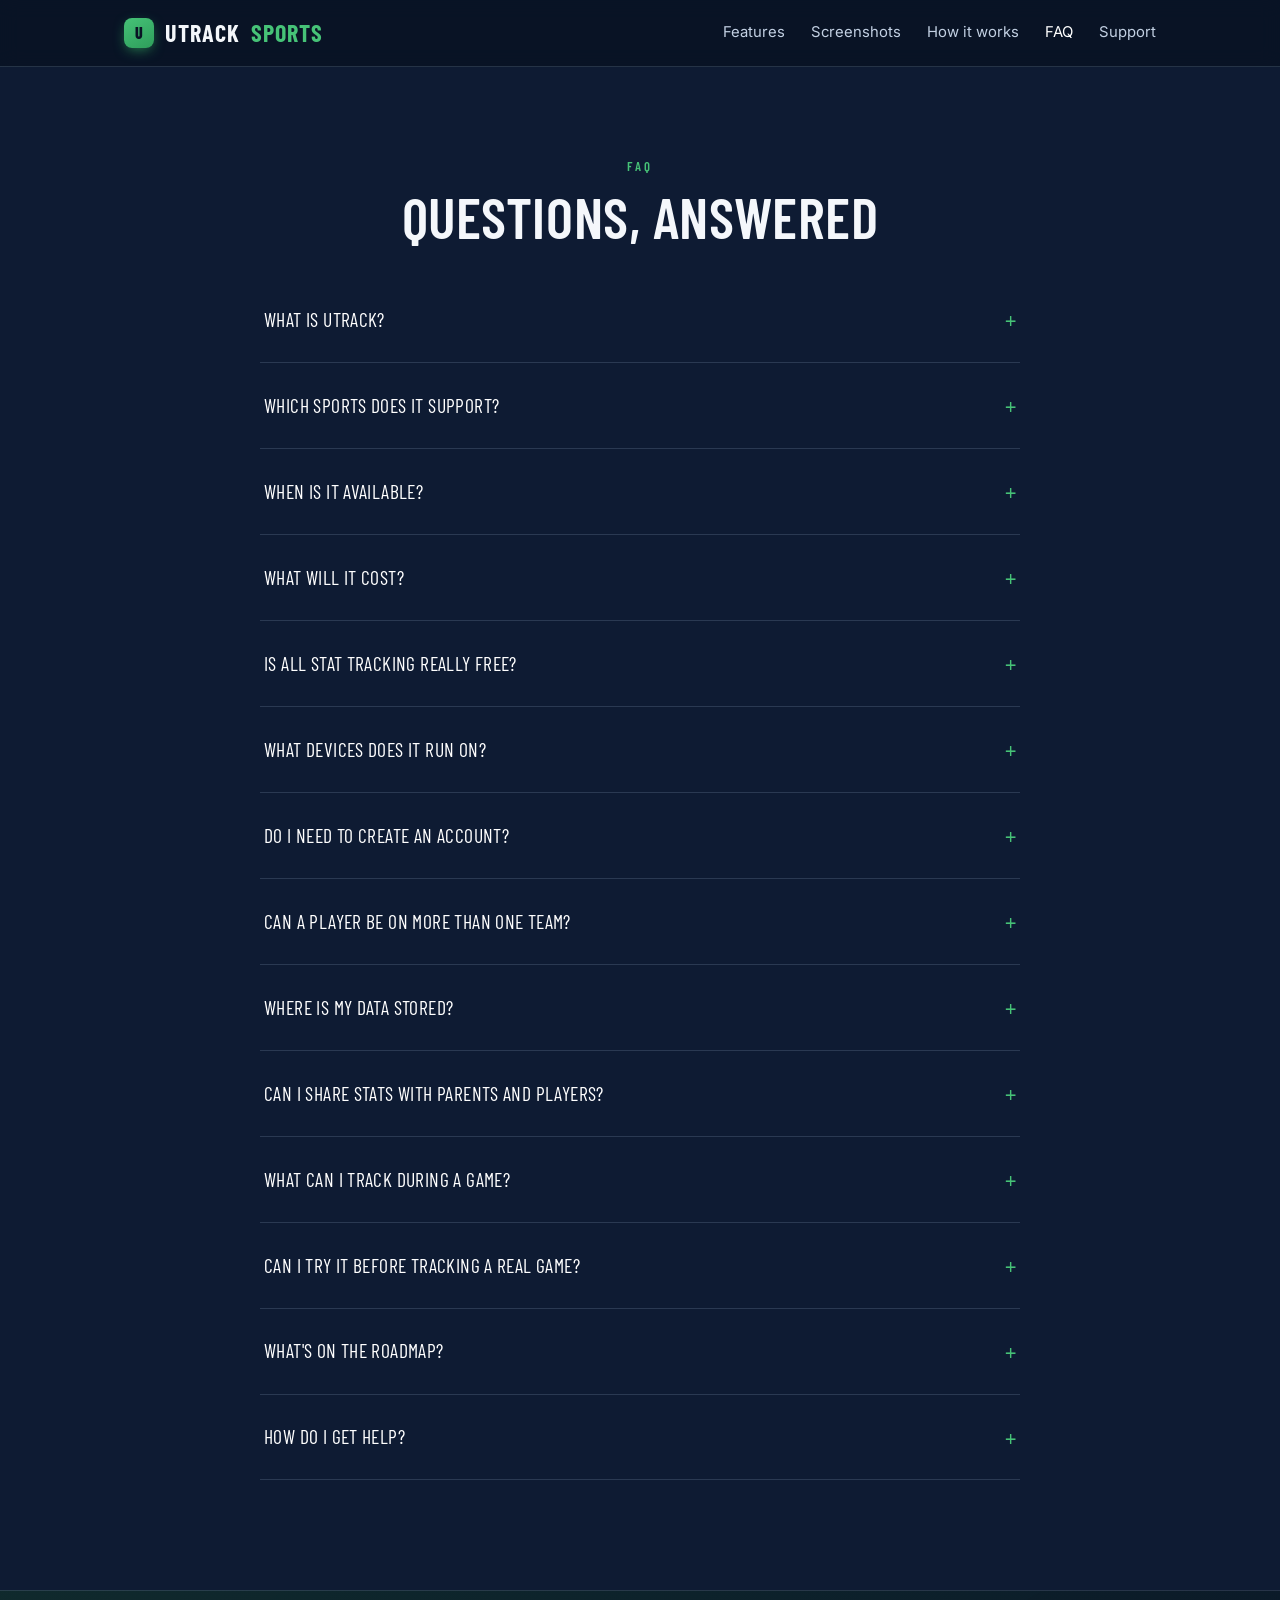
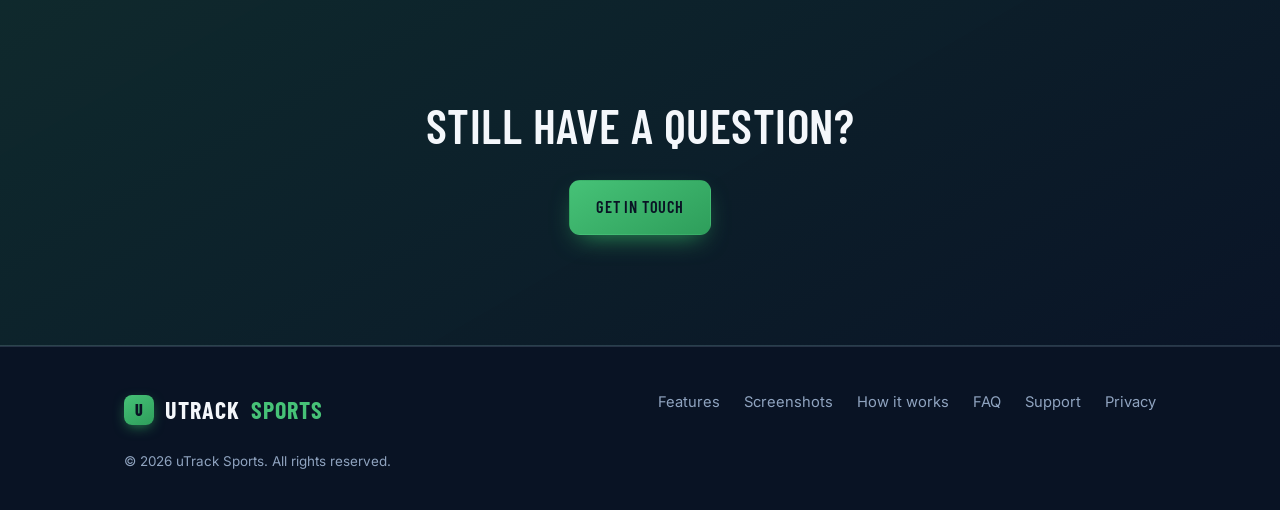
==== faq.html @ 55a1fbe5 "FAQ: update pricing answer with real prices, add stat-tracking-is-free entry, clarify sharing is pre" ====
<!DOCTYPE html>
<html lang="en">
<head>
<meta charset="UTF-8">
<meta name="viewport" content="width=device-width,initial-scale=1">
<title>FAQ — uTrack Sports</title>
<meta name="description" content="Common questions about uTrack: pricing, platforms, data and privacy, sharing, and what's coming.">
<link rel="preconnect" href="https://fonts.googleapis.com">
<link rel="preconnect" href="https://fonts.gstatic.com" crossorigin>
<link href="https://fonts.googleapis.com/css2?family=Barlow+Condensed:wght@500;600;700&family=Inter:wght@400;500;600&display=swap" rel="stylesheet">
<link rel="stylesheet" href="styles.css">
</head>
<body>
<header class="site-header">
  <div class="wrap nav">
    <a href="index.html" class="brand"><span class="mark">u</span>uTrack<span class="tag">Sports</span></a>
    <button class="nav-toggle" aria-label="Menu" onclick="document.getElementById('nav').classList.toggle('open')">&#9776;</button>
    <nav class="nav-links" id="nav">
      <a href="features.html">Features</a>
      <a href="screenshots.html">Screenshots</a>
      <a href="how-to.html">How it works</a>
      <a href="faq.html" class="active">FAQ</a>
      <a href="support.html">Support</a>
    </nav>
  </div>
</header>

<div class="page-head">
  <div class="wrap center">
    <span class="eyebrow">FAQ</span>
    <h1>Questions, answered</h1>
  </div>
</div>

<section style="padding-top:24px">
  <div class="wrap">
    <div class="faq">
      <details class="qa">
        <summary>What is uTrack?</summary>
        <div class="a">uTrack is a mobile app for tracking youth sports games &mdash; currently soccer and basketball. You log plays live from the sideline on a live game view, and the app turns that into game statistics, box scores, reports, and a play-by-play feed you can share.</div>
      </details>
      <details class="qa">
        <summary>Which sports does it support?</summary>
        <div class="a">Soccer and basketball. Both are fully supported &mdash; live tracking, box scores, game reports, and season reports. The live game screen and stat set are tailored to each sport.</div>
      </details>
      <details class="qa">
        <summary>When is it available?</summary>
        <div class="a">uTrack is in testing now and headed to the Apple App Store. This site is where you'll find details as launch gets closer.</div>
      </details>
      <details class="qa">
        <summary>What will it cost?</summary>
        <div class="a">uTrack is free to download and free to use &mdash; all stat tracking and game report viewing is free, forever. Premium is an optional subscription for coaches who want the shot chart (basketball), full advanced box scores, season-long reports, and the ability to share polished reports with parents and players. Two options: $9.99 per year (best value) or $5.99 per 6-month season. Subscriptions are managed through your Apple ID or Google Play account.</div>
      </details>
      <details class="qa">
        <summary>Is all stat tracking really free?</summary>
        <div class="a">Yes. Every stat, every substitution, every game &mdash; tracked free, forever. uTrack never locks you out of logging a game or viewing your game reports. Premium adds the shot chart (basketball), advanced box score columns, season-long reports, and sharing. But if you just want to keep a complete game book from the sideline, that&rsquo;s always free.</div>
      </details>
      <details class="qa">
        <summary>What devices does it run on?</summary>
        <div class="a">uTrack is built for iPhone and iPad. The live game screen runs in landscape so you get the full field or court while you track. Android is coming soon.</div>
      </details>
      <details class="qa">
        <summary>Do I need to create an account?</summary>
        <div class="a">No. There's no sign-up wall &mdash; install the app and start setting up your team. Your data lives on your device.</div>
      </details>
      <details class="qa">
        <summary>Can a player be on more than one team?</summary>
        <div class="a">Yes. You add each player once to your master player list, then assign them to any team's roster from that list &mdash; so the same player can be on more than one team without re-entering their details.</div>
      </details>
      <details class="qa">
        <summary>Where is my data stored?</summary>
        <div class="a">Your team data &mdash; teams, players, games, and stats &mdash; is stored locally on your device. uTrack doesn't require a server account to keep your stats. See our <a href="privacy.html" style="color:var(--pitch-lt)">Privacy Policy</a> for the full details.</div>
      </details>
      <details class="qa">
        <summary>Can I share stats with parents and players?</summary>
        <div class="a">Sharing and export is a premium feature. With premium, you can share any report &mdash; game stats, box score, play-by-play, season totals &mdash; as PDF, HTML, CSV, or Excel, using your phone&rsquo;s normal sharing (email, messages, wherever your team lives). Free users can view all their game reports in the app.</div>
      </details>
      <details class="qa">
        <summary>What can I track during a game?</summary>
        <div class="a">It depends on the sport. For soccer: goals, assists, shots, shots on goal, saves, fouls, corners, cards, and more &mdash; 21 trackable stats in total, including full goalkeeper stats. For basketball: points, rebounds, assists, steals, blocks, turnovers, fouls, and shooting splits, plus a shot chart that maps where every shot came from. Both sports track substitutions, minutes played, and plus/minus for every player automatically.</div>
      </details>
      <details class="qa">
        <summary>Can I try it before tracking a real game?</summary>
        <div class="a">Yes. Every install includes a finished demo game &mdash; one for each sport &mdash; so you can explore the live screen, stats, and reports with real data before your first real game.</div>
      </details>
      <details class="qa">
        <summary>What's on the roadmap?</summary>
        <div class="a">Two things coming after launch. First, <strong>Live Game Viewing</strong> &mdash; a web page that updates in real time as you track, so parents and family who can't make the game can follow every play and stat as it happens, on any device, no app needed. Second, <strong>more sports</strong> &mdash; soccer and basketball are just the start, with additional sports planned, each with their own tailored stat set.</div>
      </details>
      <details class="qa">
        <summary>How do I get help?</summary>
        <div class="a">Head to our <a href="support.html" style="color:var(--pitch-lt)">Support page</a> or email <a href="mailto:support@utracksports.com" style="color:var(--pitch-lt)">support@utracksports.com</a>.</div>
      </details>
    </div>
  </div>
</section>

<section class="cta-band">
  <div class="wrap">
    <h2>Still have a question?</h2>
    <div class="btn-row" style="justify-content:center">
      <a class="btn btn-primary" href="support.html">Get in touch</a>
    </div>
  </div>
</section>

<footer class="site-footer">
  <div class="wrap">
    <div class="foot-grid">
      <a href="index.html" class="brand"><span class="mark">u</span>uTrack<span class="tag">Sports</span></a>
      <div class="foot-links">
        <a href="features.html">Features</a>
        <a href="screenshots.html">Screenshots</a>
        <a href="how-to.html">How it works</a>
        <a href="faq.html">FAQ</a>
        <a href="support.html">Support</a>
        <a href="privacy.html">Privacy</a>
      </div>
    </div>
    <p class="foot-note">&copy; <span id="yr"></span> uTrack Sports. All rights reserved.</p>
  </div>
</footer>
<script>document.getElementById('yr').textContent=new Date().getFullYear();</script>
</body>
</html>
---- styles.css ----
/* ===========================================================
   uTrack Sports — site styles
   Palette:
     --navy      #0E1B33  (brand core, matches the app)
     --navy-deep #091324
     --pitch     #2E9E5B  (pitch green accent)
     --pitch-lt  #46C277
     --chalk     #F4F7FB  (off-white, "chalk line" light)
     --slate     #8FA3BF  (muted text)
     --gold      #E9B949  (sparing highlight, premium)
   =========================================================== */

:root{
  --navy:#0E1B33;
  --navy-deep:#091324;
  --navy-soft:#16294a;
  --pitch:#2E9E5B;
  --pitch-lt:#46C277;
  --chalk:#F4F7FB;
  --slate:#8FA3BF;
  --gold:#E9B949;
  --line:rgba(143,163,191,.22);
  --maxw:1080px;
  --radius:14px;
  --shadow:0 18px 50px -20px rgba(0,0,0,.55);
  --font-display:"Barlow Condensed",system-ui,sans-serif;
  --font-body:"Inter",system-ui,-apple-system,sans-serif;
}

*{box-sizing:border-box;margin:0;padding:0}
html{scroll-behavior:smooth}
body{
  font-family:var(--font-body);
  background:var(--navy);
  color:var(--chalk);
  line-height:1.6;
  -webkit-font-smoothing:antialiased;
}
a{color:inherit;text-decoration:none}
img{max-width:100%;display:block}

/* ---------- type ---------- */
h1,h2,h3{font-family:var(--font-display);font-weight:600;line-height:1.02;letter-spacing:.01em}
h1{font-size:clamp(2.6rem,7vw,5rem);text-transform:uppercase}
h2{font-size:clamp(1.9rem,4vw,3rem);text-transform:uppercase}
h3{font-size:1.35rem;text-transform:uppercase;letter-spacing:.03em}
.eyebrow{
  font-family:var(--font-display);
  text-transform:uppercase;
  letter-spacing:.22em;
  font-size:.82rem;
  font-weight:600;
  color:var(--pitch-lt);
  display:inline-block;
  margin-bottom:.6rem;
}
p{color:#d7e1f0}
.lead{font-size:1.18rem;color:#e7eef8;max-width:60ch}
.muted{color:var(--slate)}

/* ---------- layout ---------- */
.wrap{max-width:var(--maxw);margin:0 auto;padding:0 24px}
section{padding:clamp(56px,9vw,110px) 0}
.center{text-align:center}

/* ---------- header / nav ---------- */
.site-header{
  position:sticky;top:0;z-index:50;
  background:rgba(9,19,36,.86);
  backdrop-filter:blur(10px);
  border-bottom:1px solid var(--line);
}
.nav{display:flex;align-items:center;justify-content:space-between;height:66px}
.brand{display:flex;align-items:center;gap:11px;font-family:var(--font-display);font-size:1.5rem;font-weight:700;text-transform:uppercase;letter-spacing:.04em}
.brand .mark{
  width:30px;height:30px;border-radius:8px;
  background:linear-gradient(150deg,var(--pitch-lt),var(--pitch));
  display:grid;place-items:center;font-size:1rem;color:var(--navy-deep);font-weight:800;
  box-shadow:0 4px 14px -4px var(--pitch);
}
.brand .tag{color:var(--pitch-lt)}
.nav-links{display:flex;gap:26px;align-items:center}
.nav-links a{font-size:.93rem;color:#c3d0e3;transition:color .15s}
.nav-links a:hover,.nav-links a.active{color:#fff}
.nav-toggle{display:none;background:none;border:0;color:#fff;font-size:1.5rem;cursor:pointer}
@media(max-width:760px){
  .nav-links{
    position:absolute;top:66px;left:0;right:0;
    flex-direction:column;gap:0;
    background:var(--navy-deep);
    border-bottom:1px solid var(--line);
    max-height:0;overflow:hidden;transition:max-height .3s ease;
  }
  .nav-links.open{max-height:340px}
  .nav-links a{padding:15px 24px;width:100%;border-top:1px solid var(--line)}
  .nav-toggle{display:block}
}

/* ---------- buttons ---------- */
.btn{
  display:inline-flex;align-items:center;gap:9px;
  font-family:var(--font-display);text-transform:uppercase;letter-spacing:.05em;font-weight:600;
  font-size:1.02rem;
  padding:13px 26px;border-radius:11px;border:1px solid transparent;cursor:pointer;
  transition:transform .12s ease,background .15s,border-color .15s;
}
.btn:hover{transform:translateY(-2px)}
.btn-primary{background:linear-gradient(150deg,var(--pitch-lt),var(--pitch));color:var(--navy-deep);box-shadow:0 10px 26px -10px var(--pitch)}
.btn-ghost{border-color:var(--line);color:#fff}
.btn-ghost:hover{border-color:var(--pitch-lt);color:var(--pitch-lt)}
.btn-row{display:flex;gap:14px;flex-wrap:wrap;margin-top:30px}

/* ---------- hero ---------- */
.hero{
  position:relative;overflow:hidden;
  padding-top:clamp(60px,10vw,120px);padding-bottom:clamp(60px,10vw,120px);
  background:
    radial-gradient(120% 80% at 50% -10%,rgba(46,158,91,.16),transparent 60%),
    var(--navy);
}
/* pitch chalk lines, the signature element */
.hero::before{
  content:"";position:absolute;inset:0;z-index:0;pointer-events:none;
  background-image:
    linear-gradient(rgba(244,247,251,.05) 1px,transparent 1px),
    linear-gradient(90deg,rgba(244,247,251,.05) 1px,transparent 1px);
  background-size:64px 64px;
  mask-image:radial-gradient(120% 90% at 50% 30%,#000 40%,transparent 78%);
  -webkit-mask-image:radial-gradient(120% 90% at 50% 30%,#000 40%,transparent 78%);
}
.hero .wrap{position:relative;z-index:1}
.hero-grid{display:grid;grid-template-columns:1.1fr .9fr;gap:48px;align-items:center}
@media(max-width:860px){.hero-grid{grid-template-columns:1fr;gap:34px}}
.hero h1{margin-bottom:18px}
.hero h1 .hl{color:var(--pitch-lt)}
.badge-soon{
  display:inline-block;font-family:var(--font-display);text-transform:uppercase;
  letter-spacing:.14em;font-size:.78rem;color:var(--gold);
  border:1px solid rgba(233,185,73,.4);border-radius:999px;padding:5px 14px;margin-top:26px;
}

/* hero screenshot (landscape live-game shot) */
.hero-shot{
  border-radius:18px;overflow:hidden;
  border:1px solid var(--line);
  box-shadow:var(--shadow);
  background:var(--navy-deep);
}
.hero-shot img{width:100%;height:auto;display:block}
.shot-cap{color:var(--slate);font-size:.88rem;text-align:center;margin-top:14px}
.hero-trio{display:grid;grid-template-columns:1fr 1fr;gap:22px;margin-top:44px}
.hero-trio figure{margin:0}
.hero-trio figcaption{color:var(--slate);font-size:.85rem;text-align:center;margin-top:10px}
.hero-trio .full{grid-column:1 / -1}
@media(max-width:760px){.hero-trio{grid-template-columns:1fr;gap:26px}}

/* portrait phone frame for screenshots */
.phone-frame{
  border-radius:30px;overflow:hidden;
  border:1px solid var(--line);
  background:var(--navy-deep);
  box-shadow:var(--shadow);
  max-width:300px;margin:0 auto;
}
.phone-frame img{width:100%;height:auto;display:block}

/* ---------- feature cards ---------- */
.grid{display:grid;gap:22px}
.cols-3{grid-template-columns:repeat(3,1fr)}
.cols-2{grid-template-columns:repeat(2,1fr)}
@media(max-width:820px){.cols-3{grid-template-columns:1fr 1fr}}
@media(max-width:560px){.cols-3,.cols-2{grid-template-columns:1fr}}
.card{
  background:linear-gradient(165deg,var(--navy-soft),rgba(22,41,74,.4));
  border:1px solid var(--line);border-radius:var(--radius);
  padding:28px 26px;
  transition:transform .15s ease,border-color .15s;
}
.card:hover{transform:translateY(-4px);border-color:rgba(70,194,119,.45)}
.card .ic{
  width:46px;height:46px;border-radius:11px;display:grid;place-items:center;
  background:rgba(46,158,91,.16);color:var(--pitch-lt);font-size:1.4rem;margin-bottom:16px;
}
.card h3{margin-bottom:8px;color:#fff}
.card p{font-size:.98rem}
.card-premium{border-color:rgba(233,185,73,.45);border-top:3px solid var(--gold)}

/* ---------- screenshots gallery ---------- */
.shots-heading{color:var(--gold);font-size:1.6rem;margin-top:46px;margin-bottom:18px}
.shots{display:grid;grid-template-columns:repeat(3,1fr);gap:26px}
@media(max-width:820px){.shots{grid-template-columns:1fr 1fr}}
@media(max-width:480px){.shots{grid-template-columns:1fr}}
.shot-item{display:flex;flex-direction:column;gap:12px}
.shot-item .frame{
  border-radius:22px;overflow:hidden;border:1px solid var(--line);
  background:var(--navy-deep);box-shadow:var(--shadow);
}
.shot-item .frame img{width:100%;height:auto;display:block}
.shot-item.wide{grid-column:span 2}
.shot-item.full{grid-column:1 / -1}
@media(max-width:480px){.shot-item.wide{grid-column:span 1}}
.shot-item h3{font-size:1.1rem;color:#fff;margin:0}
.shot-item p{font-size:.92rem;margin:0}

/* ---------- steps (how-to) ---------- */
.steps{counter-reset:step;display:grid;gap:18px}
.step{
  display:grid;grid-template-columns:auto 1fr;gap:20px;align-items:start;
  background:linear-gradient(165deg,var(--navy-soft),rgba(22,41,74,.35));
  border:1px solid var(--line);border-radius:var(--radius);padding:24px 26px;
}
.step .num{
  counter-increment:step;
  font-family:var(--font-display);font-size:1.6rem;font-weight:700;
  width:50px;height:50px;border-radius:12px;display:grid;place-items:center;
  background:var(--navy-deep);color:var(--pitch-lt);border:1px solid var(--line);
}
.step .num::before{content:counter(step,decimal-leading-zero)}
.step h3{color:#fff;margin-bottom:5px}

/* ---------- FAQ ---------- */
.faq{max-width:760px;margin:0 auto}
.qa{border-bottom:1px solid var(--line)}
.qa summary{
  cursor:pointer;list-style:none;padding:22px 4px;
  font-family:var(--font-display);font-size:1.22rem;text-transform:uppercase;letter-spacing:.02em;
  display:flex;justify-content:space-between;align-items:center;gap:16px;color:#fff;
}
.qa summary::-webkit-details-marker{display:none}
.qa summary::after{content:"+";color:var(--pitch-lt);font-size:1.6rem;transition:transform .2s}
.qa[open] summary::after{transform:rotate(45deg)}
.qa .a{padding:0 4px 22px;color:#cdd9ea}

/* ---------- legal / prose pages ---------- */
.prose{max-width:760px;margin:0 auto}
.prose h2{margin:38px 0 12px;font-size:1.7rem}
.prose h3{margin:26px 0 8px;font-size:1.18rem;color:var(--pitch-lt)}
.prose p,.prose li{color:#d7e1f0;margin-bottom:12px}
.prose ul{padding-left:22px;margin-bottom:14px}
.prose li{margin-bottom:7px}
.prose strong{color:#fff}
.prose .updated{color:var(--slate);font-size:.92rem;margin-bottom:8px}
.page-head{padding:clamp(48px,8vw,86px) 0 8px}
.page-head h1{font-size:clamp(2.2rem,6vw,3.6rem)}

/* ---------- CTA band ---------- */
.cta-band{
  background:linear-gradient(150deg,rgba(46,158,91,.16),rgba(14,27,51,.2)),var(--navy-deep);
  border-top:1px solid var(--line);border-bottom:1px solid var(--line);
  text-align:center;
}
.cta-band h2{margin-bottom:12px}

/* ---------- footer ---------- */
.site-footer{background:var(--navy-deep);padding:44px 0 38px;border-top:1px solid var(--line)}
.foot-grid{display:flex;justify-content:space-between;gap:30px;flex-wrap:wrap;align-items:flex-start}
.foot-links{display:flex;gap:24px;flex-wrap:wrap}
.foot-links a{color:var(--slate);font-size:.92rem;transition:color .15s}
.foot-links a:hover{color:#fff}
.foot-note{color:var(--slate);font-size:.84rem;margin-top:22px;max-width:46ch}

/* ---------- helpers ---------- */
.tag-pill{display:inline-block;background:rgba(46,158,91,.16);color:var(--pitch-lt);font-size:.78rem;
  font-family:var(--font-display);letter-spacing:.08em;text-transform:uppercase;padding:4px 12px;border-radius:999px}
.divider{height:1px;background:var(--line);border:0;margin:0}
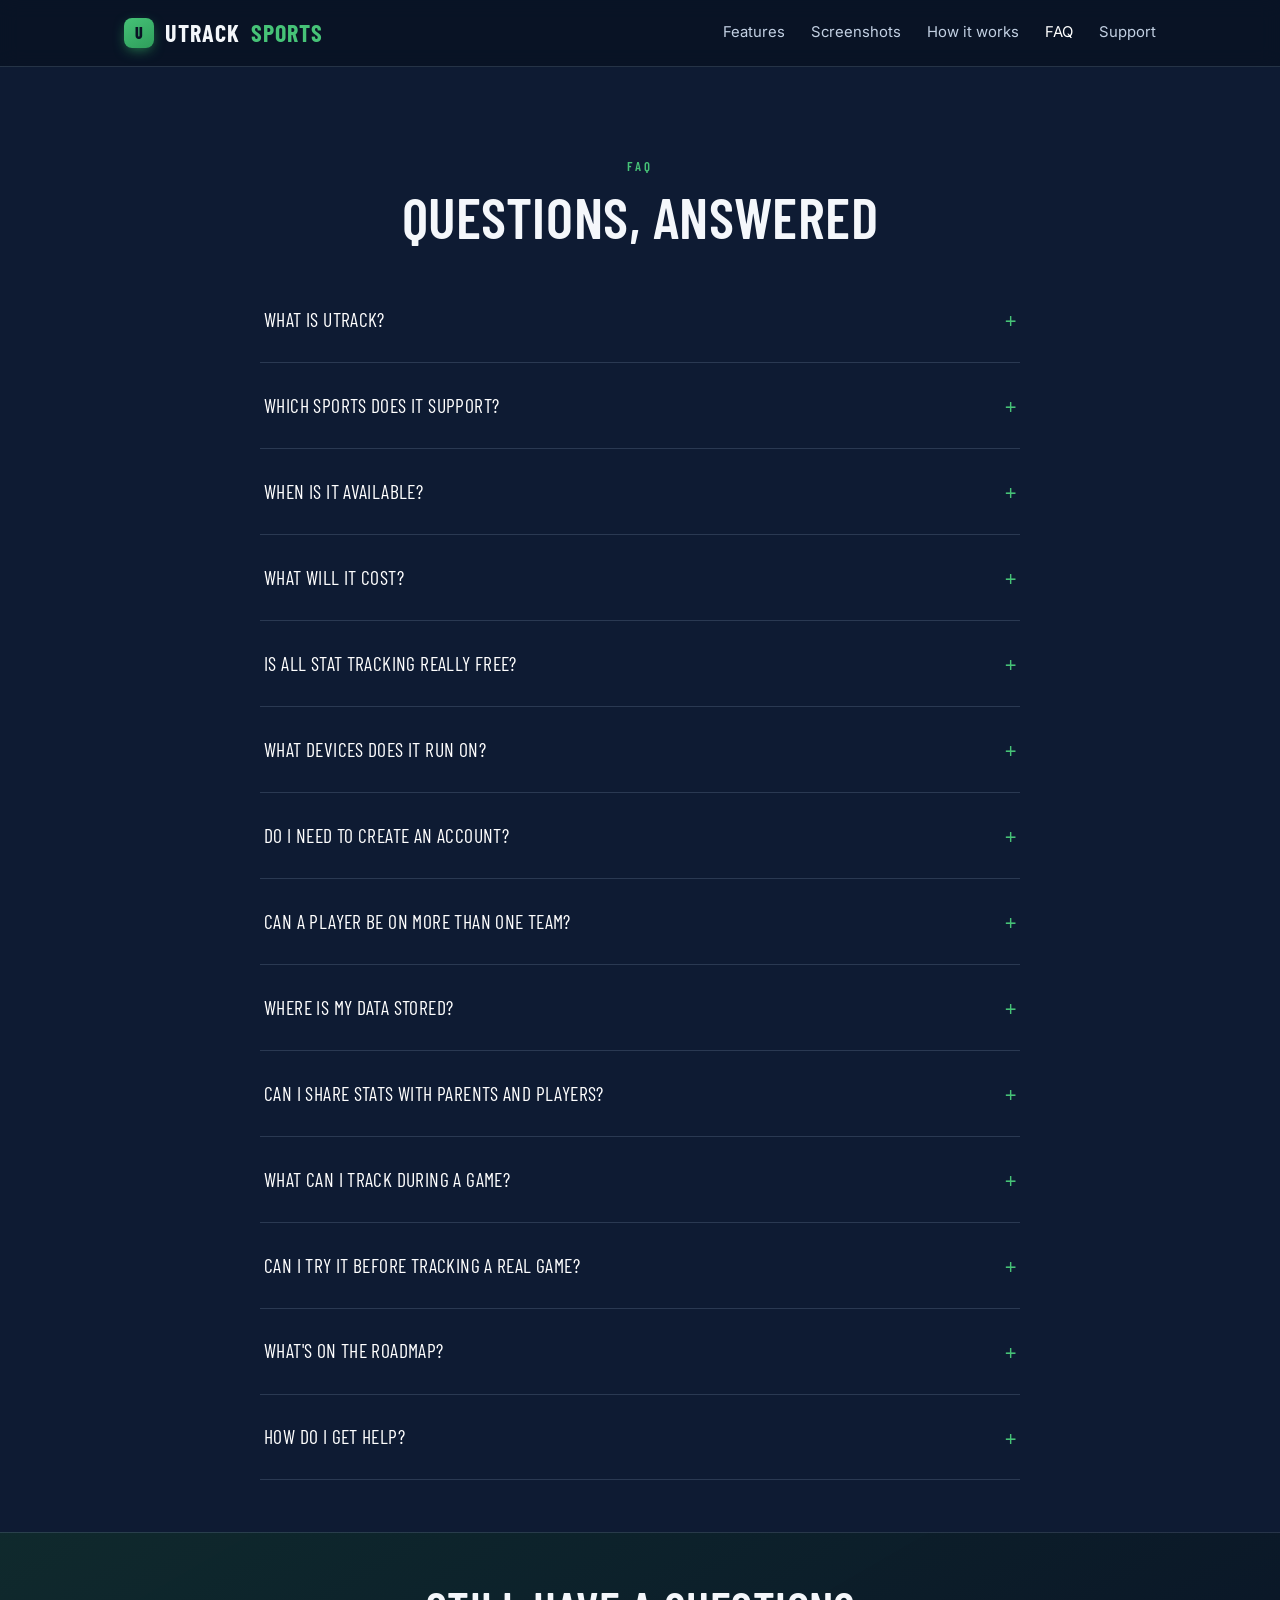
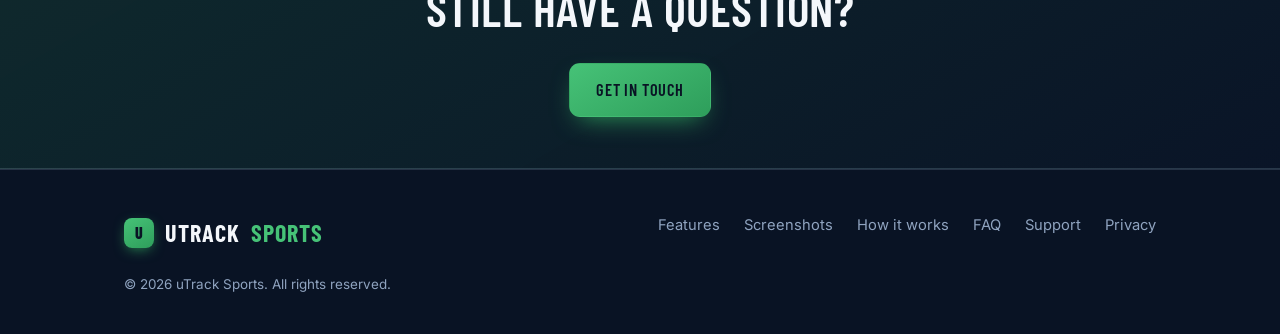
==== commit a79a0818: "App Store live: update badge, download card, CTA band, meta descriptions, stale download section cop" ====
--- a/faq.html
+++ b/faq.html
@@ -45,7 +45,7 @@
       </details>
       <details class="qa">
         <summary>When is it available?</summary>
-        <div class="a">uTrack is in testing now and headed to the Apple App Store. This site is where you'll find details as launch gets closer.</div>
+        <div class="a">uTrack is live now on the Apple App Store for iPhone and iPad. Search for "uTrack Sports" or <a href="https://apps.apple.com/us/app/utrack-sports/id6779220146" target="_blank" rel="noopener" style="color:var(--pitch-lt)">download it directly here</a>. Android is coming soon.</div>
       </details>
       <details class="qa">
         <summary>What will it cost?</summary>
--- a/styles.css
+++ b/styles.css
@@ -60,7 +60,7 @@
 
 /* ---------- layout ---------- */
 .wrap{max-width:var(--maxw);margin:0 auto;padding:0 24px}
-section{padding:clamp(56px,9vw,110px) 0}
+section{padding:clamp(32px,4vw,52px) 0}
 .center{text-align:center}
 
 /* ---------- header / nav ---------- */
@@ -113,7 +113,7 @@
 /* ---------- hero ---------- */
 .hero{
   position:relative;overflow:hidden;
-  padding-top:clamp(60px,10vw,120px);padding-bottom:clamp(60px,10vw,120px);
+  padding-top:clamp(48px,7vw,80px);padding-bottom:clamp(32px,4vw,52px);
   background:
     radial-gradient(120% 80% at 50% -10%,rgba(46,158,91,.16),transparent 60%),
     var(--navy);
@@ -263,3 +263,34 @@
 .tag-pill{display:inline-block;background:rgba(46,158,91,.16);color:var(--pitch-lt);font-size:.78rem;
   font-family:var(--font-display);letter-spacing:.08em;text-transform:uppercase;padding:4px 12px;border-radius:999px}
 .divider{height:1px;background:var(--line);border:0;margin:0}
+
+/* --- pricing table --- */
+.ptable{background:#0C1216;border:1px solid #2A363E;border-radius:14px;overflow:hidden;margin-top:26px}
+.ptable .r{display:flex;justify-content:space-between;align-items:center;padding:13px 18px;border-bottom:1px solid #1E2830;font-size:14px;color:var(--slate)}
+.ptable .r:last-child{border-bottom:0}
+.ptable .r .lbl{color:var(--slate-lt,#8B96A0)}
+.ptable .r .val{font-weight:700;font-family:monospace}
+.ptable .r .val.free{color:var(--pitch-lt)}
+.ptable .r .val.paid{color:var(--gold)}
+
+/* --- how utrack is different (comparison grid) --- */
+.diff-grid{display:grid;grid-template-columns:repeat(3,1fr);gap:18px;margin-top:36px}
+.diff-box{background:var(--navy-soft);border:1px solid var(--line);border-radius:14px;padding:24px}
+.diff-box .dk{font-weight:700;font-size:1rem;color:var(--gold);margin-bottom:10px;padding-bottom:10px;border-bottom:1px solid var(--line)}
+.diff-box .di{display:flex;gap:9px;align-items:flex-start;font-size:.9rem;color:var(--slate-lt,#8B96A0);margin-top:8px}
+.diff-box .di .dc{color:var(--pitch-lt);font-weight:700;flex-shrink:0}
+.diff-disclaim{margin-top:22px;font-size:.8rem;color:var(--slate-lt,#6B7880);line-height:1.5}
+@media(max-width:760px){.diff-grid{grid-template-columns:1fr}.ptable .r{flex-wrap:wrap;gap:4px}}
+
+/* --- scan to download --- */
+.scan-grid{display:grid;grid-template-columns:1fr 1fr;gap:24px;margin-top:36px;max-width:560px;margin-left:auto;margin-right:auto}
+.qr-card{background:var(--navy-soft);border:1px solid var(--line);border-radius:16px;padding:28px;display:flex;flex-direction:column;align-items:center;gap:12px;text-align:center}
+.qr-frame{position:relative;display:inline-block}
+.qr-frame img{display:block;border-radius:10px;border:3px solid var(--line)}
+.qr-badge{position:absolute;top:-10px;left:50%;transform:translateX(-50%);background:var(--gold);color:#20170A;font-size:.7rem;font-weight:700;letter-spacing:.06em;text-transform:uppercase;padding:3px 10px;border-radius:999px;white-space:nowrap}
+.qr-label{font-weight:700;font-size:1rem;color:#fff}
+.qr-plat{font-size:.85rem;color:var(--slate-lt,#8B96A0)}
+.store-btn{font-size:.85rem;padding:8px 18px;opacity:.5;pointer-events:none;cursor:default}
+.store-btn.live{opacity:1;pointer-events:auto;cursor:pointer}
+.scan-note{text-align:center;font-size:.8rem;color:var(--slate-lt,#8B96A0);margin-top:18px;max-width:56ch;margin-left:auto;margin-right:auto}
+@media(max-width:560px){.scan-grid{grid-template-columns:1fr;max-width:280px}}
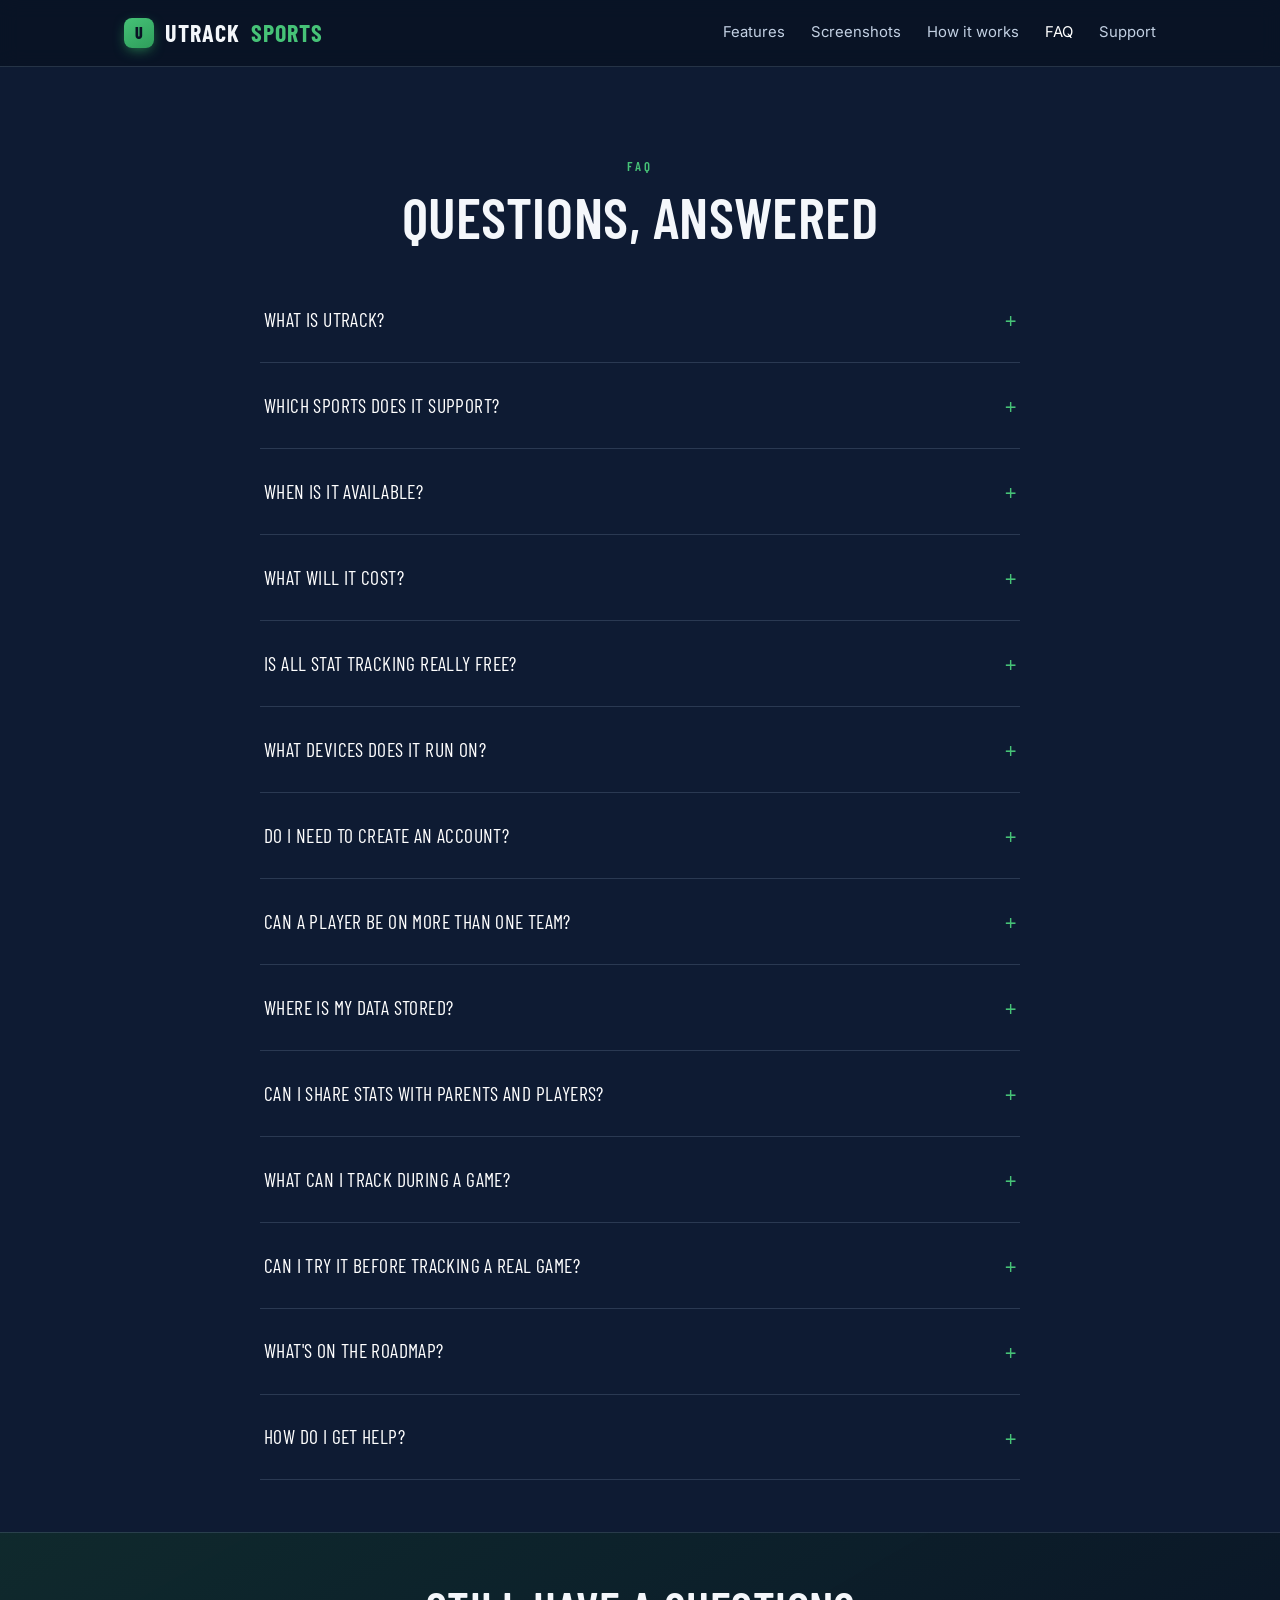
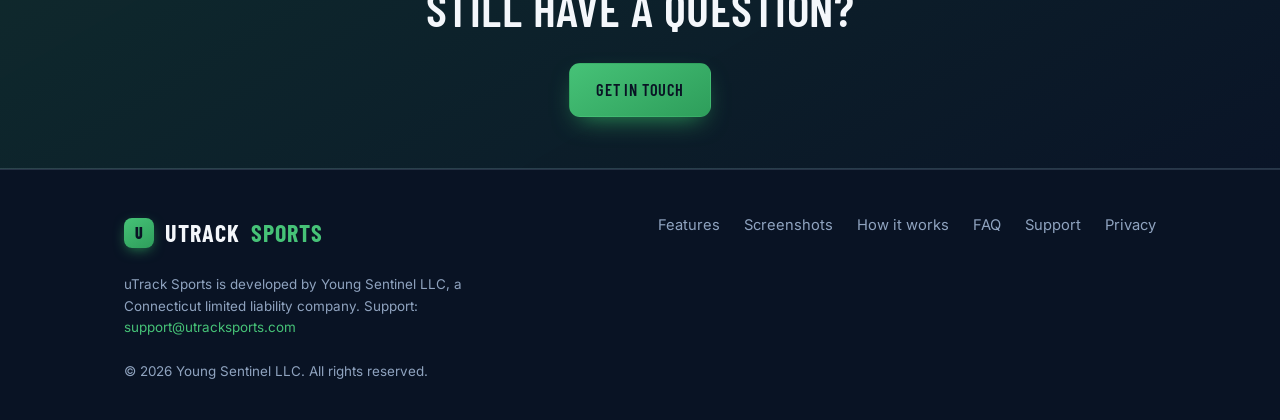
==== commit 249197fc: "Add Young Sentinel LLC entity disclosure to site footer, support and privacy pages" ====
--- a/faq.html
+++ b/faq.html
@@ -45,19 +45,19 @@
       </details>
       <details class="qa">
         <summary>When is it available?</summary>
-        <div class="a">uTrack is live now on the Apple App Store for iPhone and iPad. Search for "uTrack Sports" or <a href="https://apps.apple.com/us/app/utrack-sports/id6779220146" target="_blank" rel="noopener" style="color:var(--pitch-lt)">download it directly here</a>. Android is coming soon.</div>
+        <div class="a">uTrack is live now on the Apple App Store for iPhone and iPad, and on Google Play for Android. Search for "uTrack Sports" or download it directly on the <a href="https://apps.apple.com/us/app/utrack-sports/id6779220146" target="_blank" rel="noopener" style="color:var(--pitch-lt)">App Store</a> or <a href="https://play.google.com/store/apps/details?id=com.utracksports.app" target="_blank" rel="noopener" style="color:var(--pitch-lt)">Google Play</a>.</div>
       </details>
       <details class="qa">
         <summary>What will it cost?</summary>
-        <div class="a">uTrack is free to download and free to use &mdash; all stat tracking and game report viewing is free, forever. Premium is an optional subscription for coaches who want the shot chart (basketball), full advanced box scores, season-long reports, and the ability to share polished reports with parents and players. Two options: $9.99 per year (best value) or $5.99 per 6-month season. Subscriptions are managed through your Apple ID or Google Play account.</div>
+        <div class="a">uTrack is free to download and free to use &mdash; all stat tracking, game reports, the basketball shot chart, full box scores, and season-long reports are free, forever. Premium is an optional subscription, only for coaches who want to share or export polished reports to parents and players. Premium is $9.99 per year. Subscriptions are managed through your Apple ID or Google Play account.</div>
       </details>
       <details class="qa">
         <summary>Is all stat tracking really free?</summary>
-        <div class="a">Yes. Every stat, every substitution, every game &mdash; tracked free, forever. uTrack never locks you out of logging a game or viewing your game reports. Premium adds the shot chart (basketball), advanced box score columns, season-long reports, and sharing. But if you just want to keep a complete game book from the sideline, that&rsquo;s always free.</div>
+        <div class="a">Yes. Every stat, every substitution, every game &mdash; tracked free, forever. uTrack never locks you out of logging a game or viewing any report, including the shot chart, full box scores, and season-long reports. The only thing Premium adds is the ability to share or export those reports. Keeping a complete game book from the sideline is always free.</div>
       </details>
       <details class="qa">
         <summary>What devices does it run on?</summary>
-        <div class="a">uTrack is built for iPhone and iPad. The live game screen runs in landscape so you get the full field or court while you track. Android is coming soon.</div>
+        <div class="a">uTrack runs on iPhone and iPad, and on Android phones and tablets. The live game screen runs in landscape so you get the full field or court while you track.</div>
       </details>
       <details class="qa">
         <summary>Do I need to create an account?</summary>
@@ -85,7 +85,7 @@
       </details>
       <details class="qa">
         <summary>What's on the roadmap?</summary>
-        <div class="a">Two things coming after launch. First, <strong>Live Game Viewing</strong> &mdash; a web page that updates in real time as you track, so parents and family who can't make the game can follow every play and stat as it happens, on any device, no app needed. Second, <strong>more sports</strong> &mdash; soccer and basketball are just the start, with additional sports planned, each with their own tailored stat set.</div>
+        <div class="a">We're actively adding features and improving uTrack. One direction we're excited about: <strong>more sports</strong> &mdash; soccer and basketball are just the start, with additional sports planned, each with their own tailored stat set.</div>
       </details>
       <details class="qa">
         <summary>How do I get help?</summary>
@@ -117,9 +117,9 @@
         <a href="privacy.html">Privacy</a>
       </div>
     </div>
-    <p class="foot-note">&copy; <span id="yr"></span> uTrack Sports. All rights reserved.</p>
+    <p class="foot-note">uTrack Sports is developed by Young Sentinel LLC, a Connecticut limited liability company. Support: <a href="mailto:support@utracksports.com" style="color:var(--pitch-lt)">support@utracksports.com</a></p>
+    <p class="foot-note">&copy; 2026 Young Sentinel LLC. All rights reserved.</p>
   </div>
 </footer>
-<script>document.getElementById('yr').textContent=new Date().getFullYear();</script>
 </body>
 </html>
--- a/styles.css
+++ b/styles.css
@@ -152,6 +152,12 @@
 .hero-trio figure{margin:0}
 .hero-trio figcaption{color:var(--slate);font-size:.85rem;text-align:center;margin-top:10px}
 .hero-trio .full{grid-column:1 / -1}
+/* shared by BOTH index.html (homepage) and screenshots.html — editing this
+   .hero-trio block affects both pages, so keep them in sync.
+   the two side-by-side shots have different native aspect ratios; lock them to
+   one box size and contain (no crop, no stretch) so the row stays even */
+.hero-trio figure:not(.full) .hero-shot{aspect-ratio:16 / 9}
+.hero-trio figure:not(.full) .hero-shot img{width:100%;height:100%;object-fit:contain}
 @media(max-width:760px){.hero-trio{grid-template-columns:1fr;gap:26px}}
 
 /* portrait phone frame for screenshots */
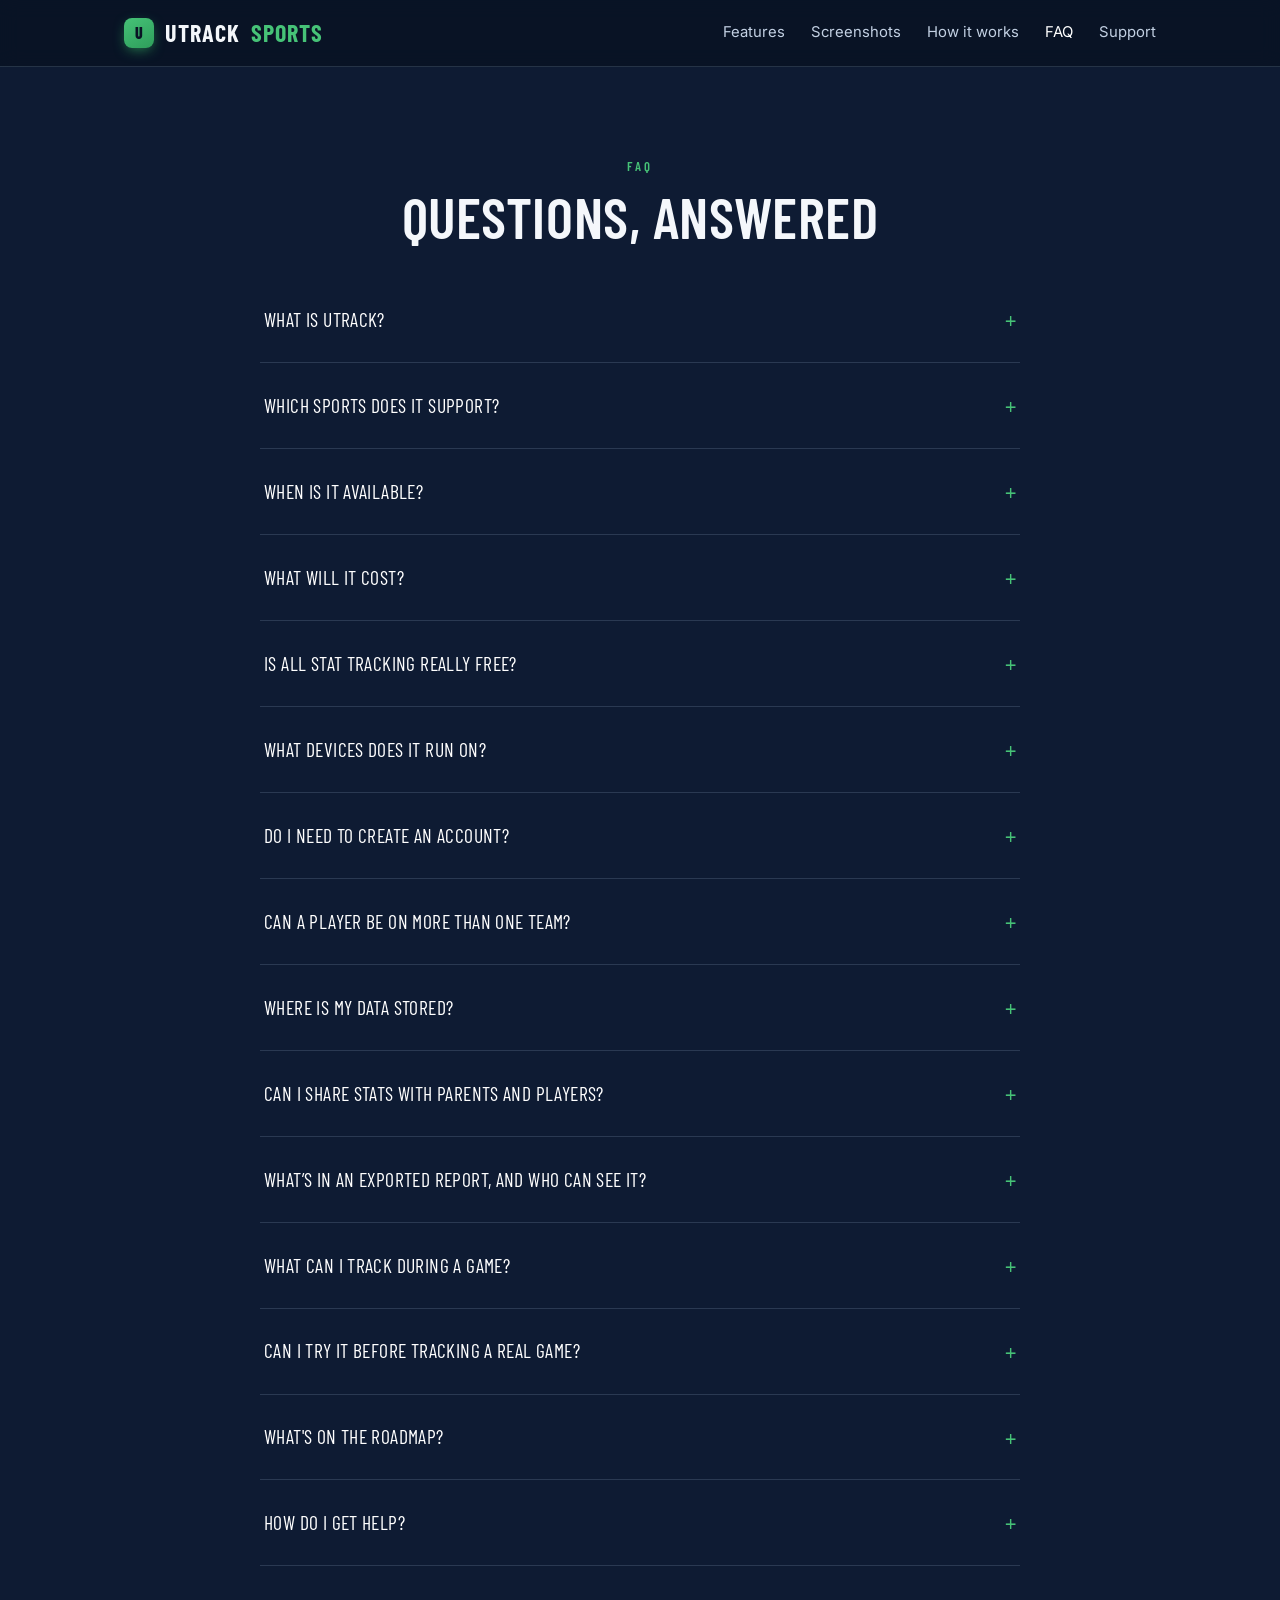
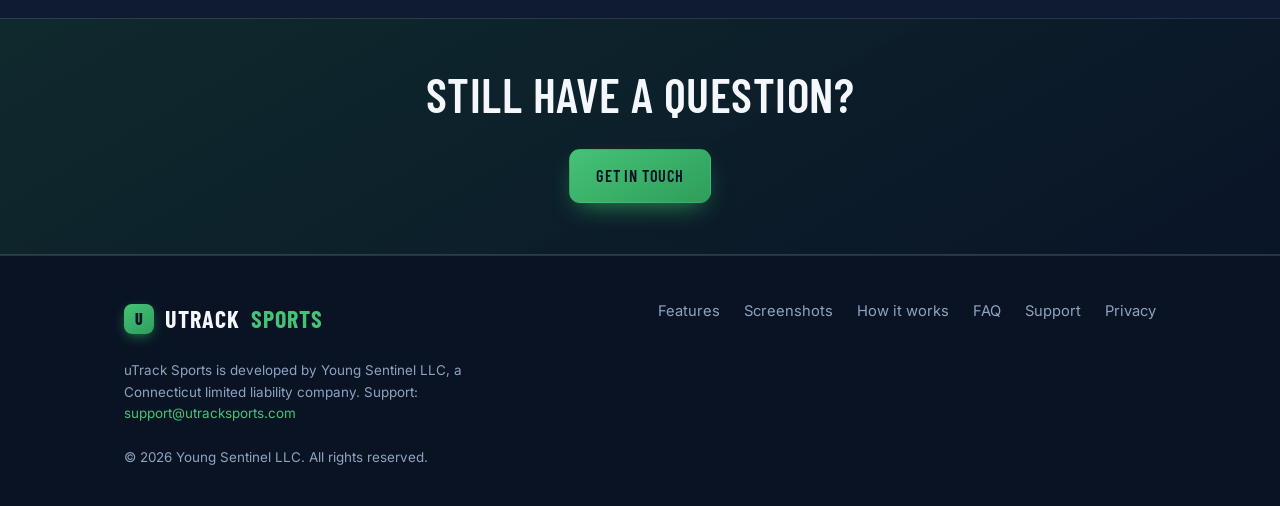
==== commit 51e4d2a2: "Add FAQ entry describing exported report contents and sharing" ====
--- a/faq.html
+++ b/faq.html
@@ -76,6 +76,10 @@
         <div class="a">Sharing and export is a premium feature. With premium, you can share any report &mdash; game stats, box score, play-by-play, season totals &mdash; as PDF, HTML, CSV, or Excel, using your phone&rsquo;s normal sharing (email, messages, wherever your team lives). Free users can view all their game reports in the app.</div>
       </details>
       <details class="qa">
+        <summary>What&rsquo;s in an exported report, and who can see it?</summary>
+        <div class="a">An exported report contains what you tracked: team names, the game or season date, jersey numbers, player names shown as first name and last initial, and the stats. It&rsquo;s created on your device and shared through whatever app you choose &mdash; email, messages, a team chat. Nothing is uploaded to us and we never have a copy. Once you share it, it&rsquo;s out of the app&rsquo;s hands, so it&rsquo;s worth a moment&rsquo;s thought about who&rsquo;s receiving it &mdash; the same way you would with a team photo or a printed scoresheet.</div>
+      </details>
+      <details class="qa">
         <summary>What can I track during a game?</summary>
         <div class="a">It depends on the sport. For soccer: goals, assists, shots, shots on goal, saves, fouls, corners, cards, and more &mdash; 21 trackable stats in total, including full goalkeeper stats. For basketball: points, rebounds, assists, steals, blocks, turnovers, fouls, and shooting splits, plus a shot chart that maps where every shot came from. Both sports track substitutions, minutes played, and plus/minus for every player automatically.</div>
       </details>
